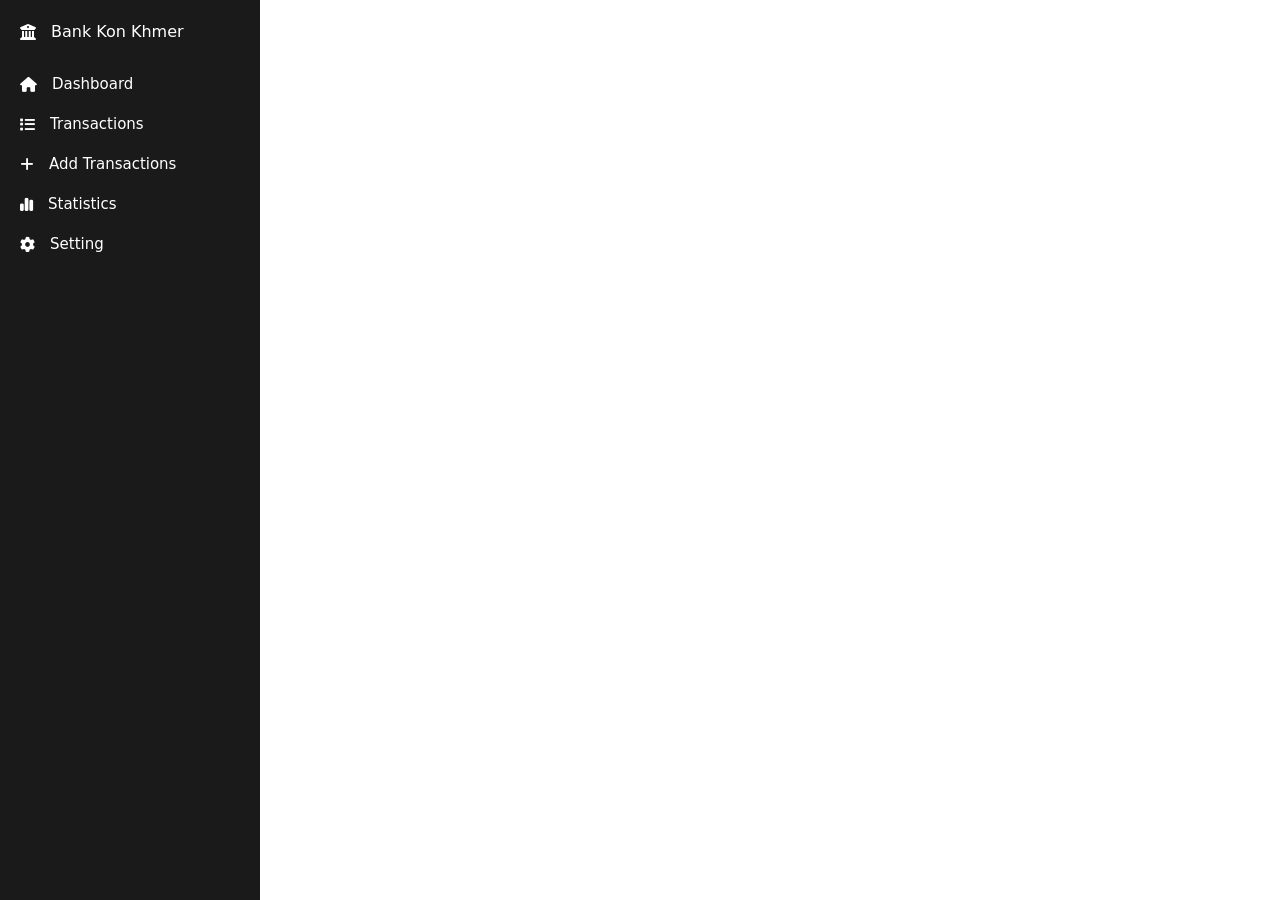
==== Page/add-transaction.html @ 93a971a7 "Bank" ====
<!doctype html>
<html lang="en">
  <head>
    <meta charset="UTF-8" />
    <meta name="viewport" content="width=device-width, initial-scale=1.0" />
    <link
      rel="stylesheet"
      href="https://cdnjs.cloudflare.com/ajax/libs/font-awesome/6.7.2/css/all.min.css"
    />
    <link rel="stylesheet" href="/Style/nav.css" />
    <title>Add Transaction</title>
  </head>
  <body>
    <head>
      <nav class="head">
        <div class="head-1">
          <i class="fa-solid fa-building-columns"></i>
          <p>Bank Kon Khmer</p>
        </div>
        <div class="head-2">
          <a href="/Page/index.html">
            <div>
              <i class="fa-solid fa-house"></i>
              <p>Dashboard</p>
            </div></a
          >
          <!-- transactions -->
          <a href="/Page/transactions.html">
            <div>
              <i class="fa-solid fa-list"></i>
              <p>Transactions</p>
            </div></a
          >
          <!-- Add transactions -->
          <a href="/Page/add-transaction.html"
            ><div>
              <i class="fa-solid fa-plus"></i>
              <p>Add Transactions</p>
            </div></a
          >

          <!-- Statistics -->
          <a href="/Page/statistics.html">
            <div>
              <i class="fa-solid fa-chart-simple"></i>
              <p>Statistics</p>
            </div></a
          >

          <!-- Setting -->
          <a href="/Page/settings.html">
            <div>
              <i class="fa-solid fa-gear"></i>
              <p>Setting</p>
            </div></a
          >
        </div>
      </nav>
    </head>

    <section></section>
  </body>
  <script></script>
</html>
---- Style/nav.css ----
* {
  margin: 0;
  padding: 0;
  box-sizing: border-box;
}
body {
  font-family: system-ui, sans-serif;
  line-height: 1.5;
  color: #1a1a1a;
  background-color: #ffffff;
  overflow-x: hidden;
}
.head {
  width: 250px;
  padding: 20px;
  background-color: #1a1a1a;
  min-height: 100vh;
  position: fixed;
  top: 0;
  left: 0;
  width: 260px;
  height: 100vh;
  z-index: 100;

  .head-1 {
    margin-bottom: 20px;
    display: flex;
    color: white;
    align-items: center;
  }
  .head-2 a {
    text-decoration: none;
  }
  .head-1 i {
    margin-right: 15px;
  }

  .head-2 div {
    display: flex;
    color: white;
    align-items: center;
    line-height: 40px;
    transition: all 0.5s ease;
    font-size: 15px;
  }
  .head-2 div i {
    margin-right: 15px;
  }
  .head-2 div:hover {
    background-color: aqua;
    padding: 8px;
    border: 0px;
    border-radius: 5px;
    border-width: 1px;
    line-height: 40px;
  }
}

.main {
  margin-left: 300px;
  margin-right: 40px;
}
.about {
  display: flex;
  justify-content: space-between;

  .about-1 p {
    color: gray;
    font-size: 15px;
  }

  .about-2 {
    display: flex;

    align-items: center;
    font-size: 15px;
    font-weight: 600;
    color: gray;
  }
  .about-2 i {
    margin-right: 10px;
  }
}

.services {
  margin-top: 50px;
  display: flex;
  justify-content: space-between;
  font-weight: 600;
  font-size: 20px;

  .services span {
    font-size: 25px;
    font-weight: 700;
  }
  .services-1 p,
  .services-2 p {
    color: green;
    font-size: 15px;
  }
  .services-1 i,
  .services-2 i {
    color: green;
  }
  .services-3 p {
    color: red;
    font-size: 15px;
  }
  .services-3 i {
    color: red;
  }
  .services-1,
  .services-2 {
    border-width: 1px;
    padding: 25px 130px;

    border-radius: 10px;
    background-color: #f8f8f8;
    border-style: solid;
    border-color: #ededed;
  }
  .services-3 {
    border-width: 1px;
    padding: 25px 130px;
    border-radius: 10px;
    background-color: #f8f8f8;
    border-style: solid;
    border-color: #ededed;
  }
}

.features {
  display: flex;
  justify-content: space-between;
  margin-top: 50px;
  cursor: pointer;

  .features-1 {
    display: flex;
    border-width: 1px;
    padding: 20px;
    border-radius: 10px;
    background-color: #f8f8f8;
    border-style: solid;
    border-color: #ededed;
    img {
      width: 445px;
      margin-right: 30px;
    }
  }
  .features-2 {
    margin-top: 105px;
    margin-right: 50px;
    span {
      text-align: left;
    }
    ul {
      padding: 0;
      width: 150px;
    }
    li {
      display: flex;
      justify-content: space-between;
      padding: 6px 0;
      border-bottom: 1px solid #eee;
    }
    li::marker {
      color: #1d9e75;
    }
    li span {
      font-weight: 500;
      color: #1d9e75;
    }
  }
}
.features-3 {
  display: flex;
  flex-direction: column;
  text-align: left;
  border-width: 1px;
  padding: 20px 60px;
  border-radius: 10px;
  background-color: #f8f8f8;
  border-style: solid;
  border-color: #ededed;
  line-height: 50px;
  margin-left: 17px;
  h3 {
    margin-bottom: 20px;
  }
  .features-4 button {
    color: white;
    background-color: green;
    padding: 15px 95px;
    border: 0px;
    border-radius: 10px;
    transition: all 0.5s ease;
    display: flex;
    cursor: pointer;
    span {
      margin-left: 10px;
    }
  }
  .features-5 button {
    display: flex;
    margin-top: 20px;
    color: white;
    background-color: red;
    padding: 15px 90px;
    border: 0px;
    border-radius: 10px;
    transition: all 0.5s ease;
    cursor: pointer;
    span {
      margin-left: 10px;
    }
  }
  .features-4 button:hover,
  .features-5 button:hover {
    box-shadow:
      rgba(0, 0, 0, 0.25) 0px 54px 55px,
      rgba(0, 0, 0, 0.12) 0px -12px 30px,
      rgba(0, 0, 0, 0.12) 0px 4px 6px,
      rgba(0, 0, 0, 0.17) 0px 12px 13px,
      rgba(0, 0, 0, 0.09) 0px -3px 5px;
  }
}
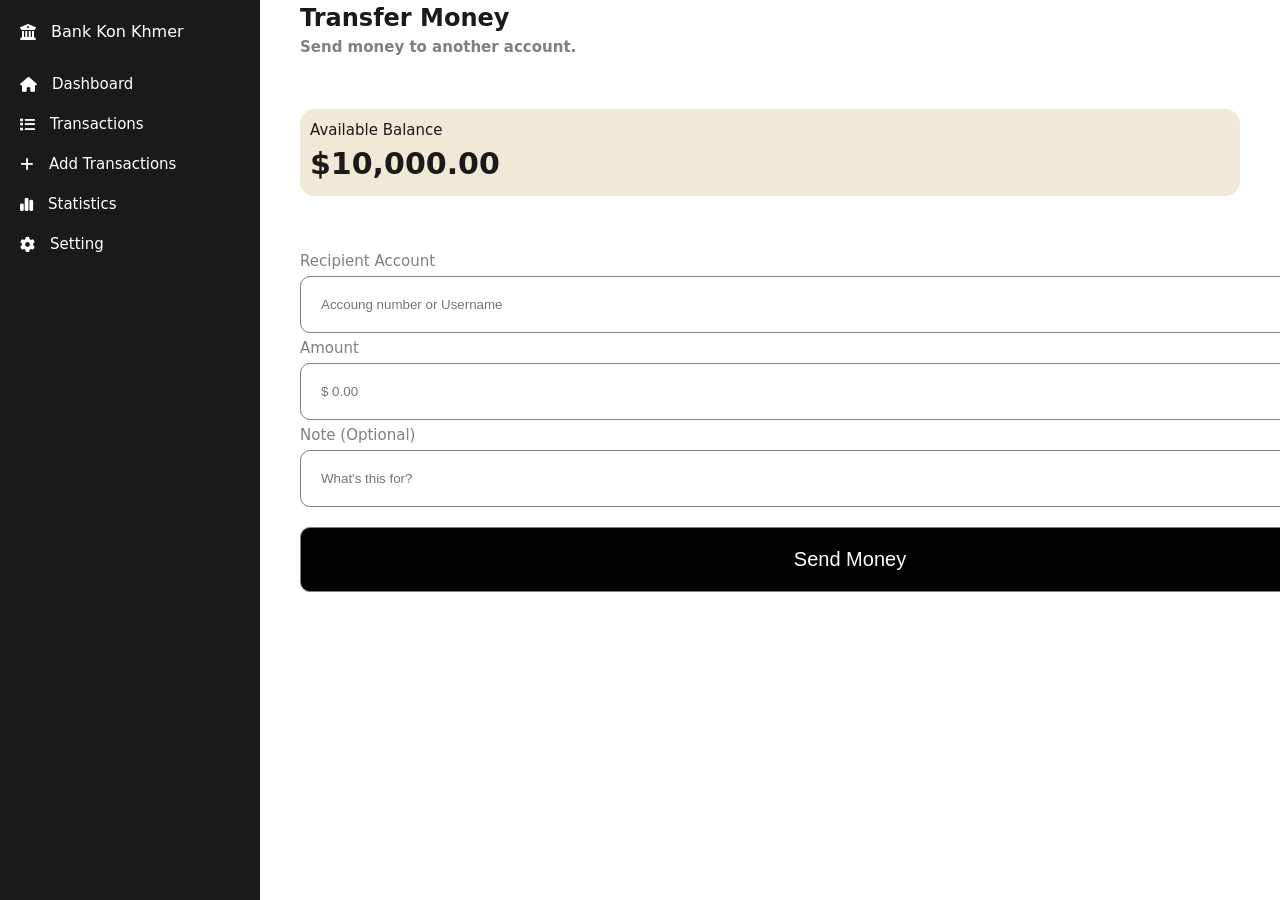
==== commit 9fdaa79b: "tranferpage" ====
--- a/Page/add-transaction.html
+++ b/Page/add-transaction.html
@@ -3,11 +3,13 @@
   <head>
     <meta charset="UTF-8" />
     <meta name="viewport" content="width=device-width, initial-scale=1.0" />
+    <link rel="icon" type="png" href="/Image/Logo.png" />
     <link
       rel="stylesheet"
       href="https://cdnjs.cloudflare.com/ajax/libs/font-awesome/6.7.2/css/all.min.css"
     />
     <link rel="stylesheet" href="/Style/nav.css" />
+    <link rel="stylesheet" href="/Style/tranfer.css" />
     <title>Add Transaction</title>
   </head>
   <body>
@@ -58,6 +60,30 @@
       </nav>
     </head>
 
+    <main class="main">
+      <section class="add-fea">
+        <div class="add-features">
+          <h1>Transfer Money</h1>
+          <h4>Send money to another account.</h4>
+        </div>
+
+        <div class="add-features-1">
+          <p>Available Balance</p>
+          <span>$10,000.00</span>
+        </div>
+        <div>
+          <div class="add-features-2">
+            <p>Recipient Account</p>
+            <input type=" text" placeholder="Accoung number or Username" />
+            <p>Amount</p>
+            <input type="text" placeholder="$ 0.00" />
+            <p>Note (Optional)</p>
+            <input type="text" placeholder="What's this for?" />
+          </div>
+          <button>Send Money</button>
+        </div>
+      </section>
+    </main>
     <section></section>
   </body>
   <script></script>
--- a/Style/nav.css
+++ b/Style/nav.css
@@ -56,172 +56,4 @@
   }
 }
 
-.main {
-  margin-left: 300px;
-  margin-right: 40px;
-}
-.about {
-  display: flex;
-  justify-content: space-between;
 
-  .about-1 p {
-    color: gray;
-    font-size: 15px;
-  }
-
-  .about-2 {
-    display: flex;
-
-    align-items: center;
-    font-size: 15px;
-    font-weight: 600;
-    color: gray;
-  }
-  .about-2 i {
-    margin-right: 10px;
-  }
-}
-
-.services {
-  margin-top: 50px;
-  display: flex;
-  justify-content: space-between;
-  font-weight: 600;
-  font-size: 20px;
-
-  .services span {
-    font-size: 25px;
-    font-weight: 700;
-  }
-  .services-1 p,
-  .services-2 p {
-    color: green;
-    font-size: 15px;
-  }
-  .services-1 i,
-  .services-2 i {
-    color: green;
-  }
-  .services-3 p {
-    color: red;
-    font-size: 15px;
-  }
-  .services-3 i {
-    color: red;
-  }
-  .services-1,
-  .services-2 {
-    border-width: 1px;
-    padding: 25px 130px;
-
-    border-radius: 10px;
-    background-color: #f8f8f8;
-    border-style: solid;
-    border-color: #ededed;
-  }
-  .services-3 {
-    border-width: 1px;
-    padding: 25px 130px;
-    border-radius: 10px;
-    background-color: #f8f8f8;
-    border-style: solid;
-    border-color: #ededed;
-  }
-}
-
-.features {
-  display: flex;
-  justify-content: space-between;
-  margin-top: 50px;
-  cursor: pointer;
-
-  .features-1 {
-    display: flex;
-    border-width: 1px;
-    padding: 20px;
-    border-radius: 10px;
-    background-color: #f8f8f8;
-    border-style: solid;
-    border-color: #ededed;
-    img {
-      width: 445px;
-      margin-right: 30px;
-    }
-  }
-  .features-2 {
-    margin-top: 105px;
-    margin-right: 50px;
-    span {
-      text-align: left;
-    }
-    ul {
-      padding: 0;
-      width: 150px;
-    }
-    li {
-      display: flex;
-      justify-content: space-between;
-      padding: 6px 0;
-      border-bottom: 1px solid #eee;
-    }
-    li::marker {
-      color: #1d9e75;
-    }
-    li span {
-      font-weight: 500;
-      color: #1d9e75;
-    }
-  }
-}
-.features-3 {
-  display: flex;
-  flex-direction: column;
-  text-align: left;
-  border-width: 1px;
-  padding: 20px 60px;
-  border-radius: 10px;
-  background-color: #f8f8f8;
-  border-style: solid;
-  border-color: #ededed;
-  line-height: 50px;
-  margin-left: 17px;
-  h3 {
-    margin-bottom: 20px;
-  }
-  .features-4 button {
-    color: white;
-    background-color: green;
-    padding: 15px 95px;
-    border: 0px;
-    border-radius: 10px;
-    transition: all 0.5s ease;
-    display: flex;
-    cursor: pointer;
-    span {
-      margin-left: 10px;
-    }
-  }
-  .features-5 button {
-    display: flex;
-    margin-top: 20px;
-    color: white;
-    background-color: red;
-    padding: 15px 90px;
-    border: 0px;
-    border-radius: 10px;
-    transition: all 0.5s ease;
-    cursor: pointer;
-    span {
-      margin-left: 10px;
-    }
-  }
-  .features-4 button:hover,
-  .features-5 button:hover {
-    box-shadow:
-      rgba(0, 0, 0, 0.25) 0px 54px 55px,
-      rgba(0, 0, 0, 0.12) 0px -12px 30px,
-      rgba(0, 0, 0, 0.12) 0px 4px 6px,
-      rgba(0, 0, 0, 0.17) 0px 12px 13px,
-      rgba(0, 0, 0, 0.09) 0px -3px 5px;
-  }
-}
--- a/Style/tranfer.css
+++ b/Style/tranfer.css
@@ -0,0 +1,52 @@
+.main {
+  margin-left: 300px;
+  margin-right: 40px;
+}
+.add-features {
+  margin-bottom: 50px;
+  h4 {
+    color: gray;
+    font-size: 15px;
+  }
+}
+.add-features-1 {
+  background-color: #f0e9d6;
+  padding: 10px;
+  border-radius: 15px;
+  margin-bottom: 50px;
+  p {
+    font-size: 15px;
+  }
+  span {
+    font-size: 30px;
+    font-weight: 700;
+  }
+}
+.add-features-2 {
+  line-height: 30px;
+  margin-bottom: 20px;
+
+  p {
+    font-size: 15px;
+    color: gray;
+  }
+
+  input {
+    width: 1100px;
+    border: 1px solid gray;
+    outline: none;
+    text-align: left;
+    padding: 20px;
+    border-radius: 10px;
+  }
+}
+.add-fea button {
+  width: 1100px;
+  border: 1px solid gray;
+  padding: 20px;
+  border-radius: 10px;
+  background-color: black;
+  color: white;
+  font-size: 20px;
+  cursor: pointer;
+}
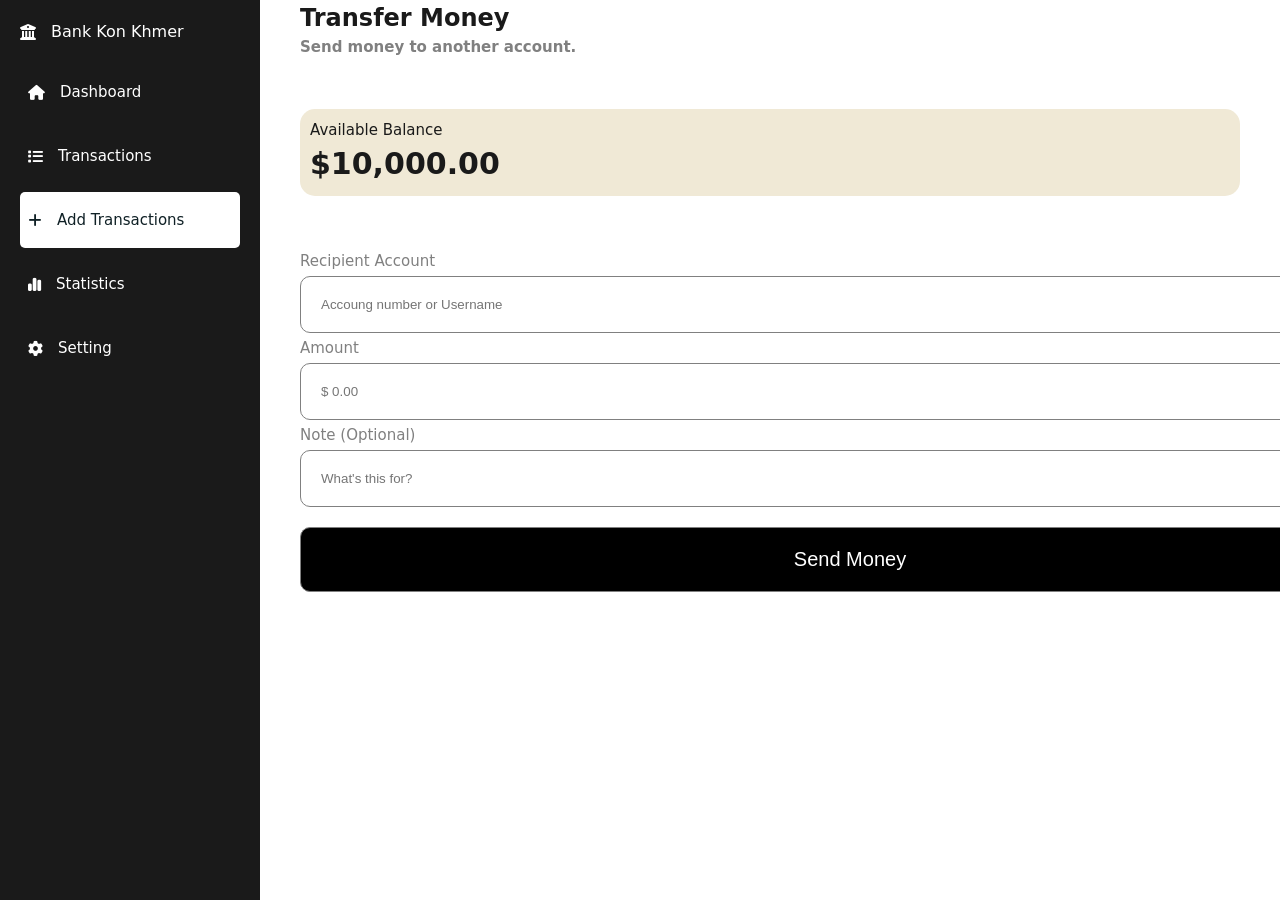
==== commit 96a2ab63: "html and css done (update later)" ====
--- a/Page/add-transaction.html
+++ b/Page/add-transaction.html
@@ -34,7 +34,7 @@
             </div></a
           >
           <!-- Add transactions -->
-          <a href="/Page/add-transaction.html"
+          <a href="/Page/add-transaction.html" class="active"
             ><div>
               <i class="fa-solid fa-plus"></i>
               <p>Add Transactions</p>
--- a/Style/nav.css
+++ b/Style/nav.css
@@ -29,7 +29,12 @@
     align-items: center;
   }
   .head-2 a {
+    display: block;
+    margin-bottom: 8px;
     text-decoration: none;
+  }
+  .head-2 a:last-child {
+    margin-bottom: 0;
   }
   .head-1 i {
     margin-right: 15px;
@@ -40,20 +45,17 @@
     color: white;
     align-items: center;
     line-height: 40px;
+    padding: 8px;
+    border-radius: 5px;
     transition: all 0.5s ease;
     font-size: 15px;
   }
   .head-2 div i {
     margin-right: 15px;
   }
-  .head-2 div:hover {
-    background-color: aqua;
-    padding: 8px;
-    border: 0px;
-    border-radius: 5px;
-    border-width: 1px;
-    line-height: 40px;
+  .head-2 div:hover,
+  .head-2 a.active div {
+    background-color: rgb(255, 255, 255);
+    color: #102126;
   }
 }
-
-
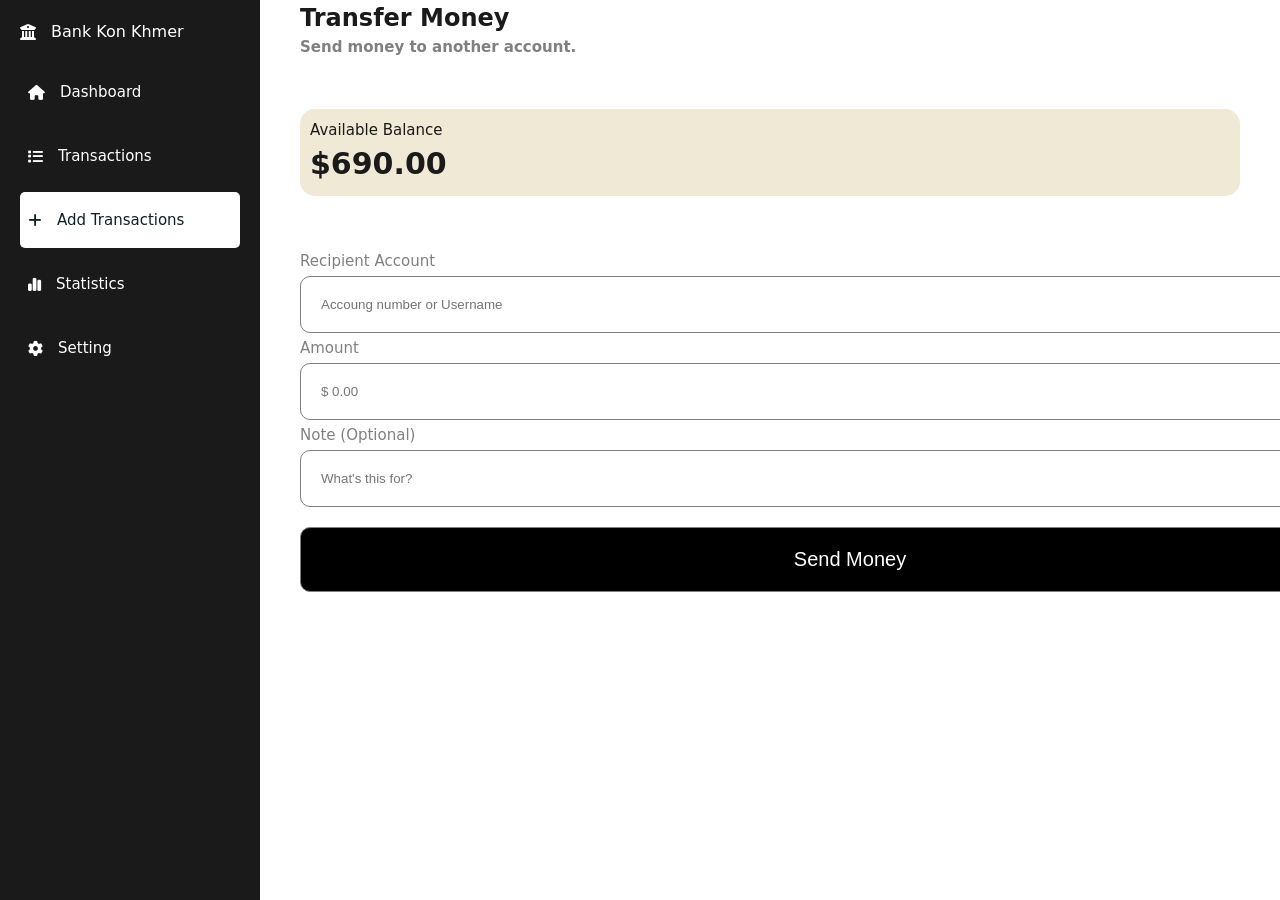
==== commit f125efc6: "ww" ====
--- a/Page/add-transaction.html
+++ b/Page/add-transaction.html
@@ -69,7 +69,7 @@
 
         <div class="add-features-1">
           <p>Available Balance</p>
-          <span>$10,000.00</span>
+          <span class="js-balance">$0.00</span>
         </div>
         <div>
           <div class="add-features-2">
@@ -86,5 +86,5 @@
     </main>
     <section></section>
   </body>
-  <script></script>
+  <script type="module" src="/Script/transfer.js"></script>
 </html>
--- a/Style/nav.css
+++ b/Style/nav.css
@@ -59,3 +59,42 @@
     color: #102126;
   }
 }
+
+@media (max-width: 760px) {
+  .head {
+    position: static;
+    width: 100%;
+    height: auto;
+    min-height: 0;
+    padding: 14px 12px;
+  }
+
+  .head .head-1 {
+    justify-content: center;
+    margin-bottom: 12px;
+  }
+
+  .head .head-2 {
+    display: grid;
+    grid-template-columns: repeat(5, minmax(0, 1fr));
+    gap: 4px;
+  }
+
+  .head .head-2 a {
+    margin-bottom: 0;
+  }
+
+  .head .head-2 div {
+    min-height: 58px;
+    padding: 6px 3px;
+    flex-direction: column;
+    justify-content: center;
+    text-align: center;
+    line-height: 1.2;
+    font-size: 11px;
+  }
+
+  .head .head-2 div i {
+    margin: 0 0 4px;
+  }
+}
--- a/Style/tranfer.css
+++ b/Style/tranfer.css
@@ -50,3 +50,43 @@
   font-size: 20px;
   cursor: pointer;
 }
+
+@media (max-width: 1200px) {
+  .main {
+    margin-left: 280px;
+    margin-right: 20px;
+  }
+
+  .add-features-2 input,
+  .add-fea button {
+    width: 100%;
+  }
+}
+
+@media (max-width: 760px) {
+  .main {
+    margin: 0 18px;
+    padding: 28px 0 40px;
+  }
+
+  .add-features {
+    margin-bottom: 28px;
+  }
+
+  .add-features-1 {
+    margin-bottom: 28px;
+  }
+
+  .add-features-2 input,
+  .add-fea button {
+    width: 100%;
+  }
+
+  .add-features-2 input {
+    padding: 15px;
+  }
+
+  .add-fea button {
+    padding: 15px;
+  }
+}
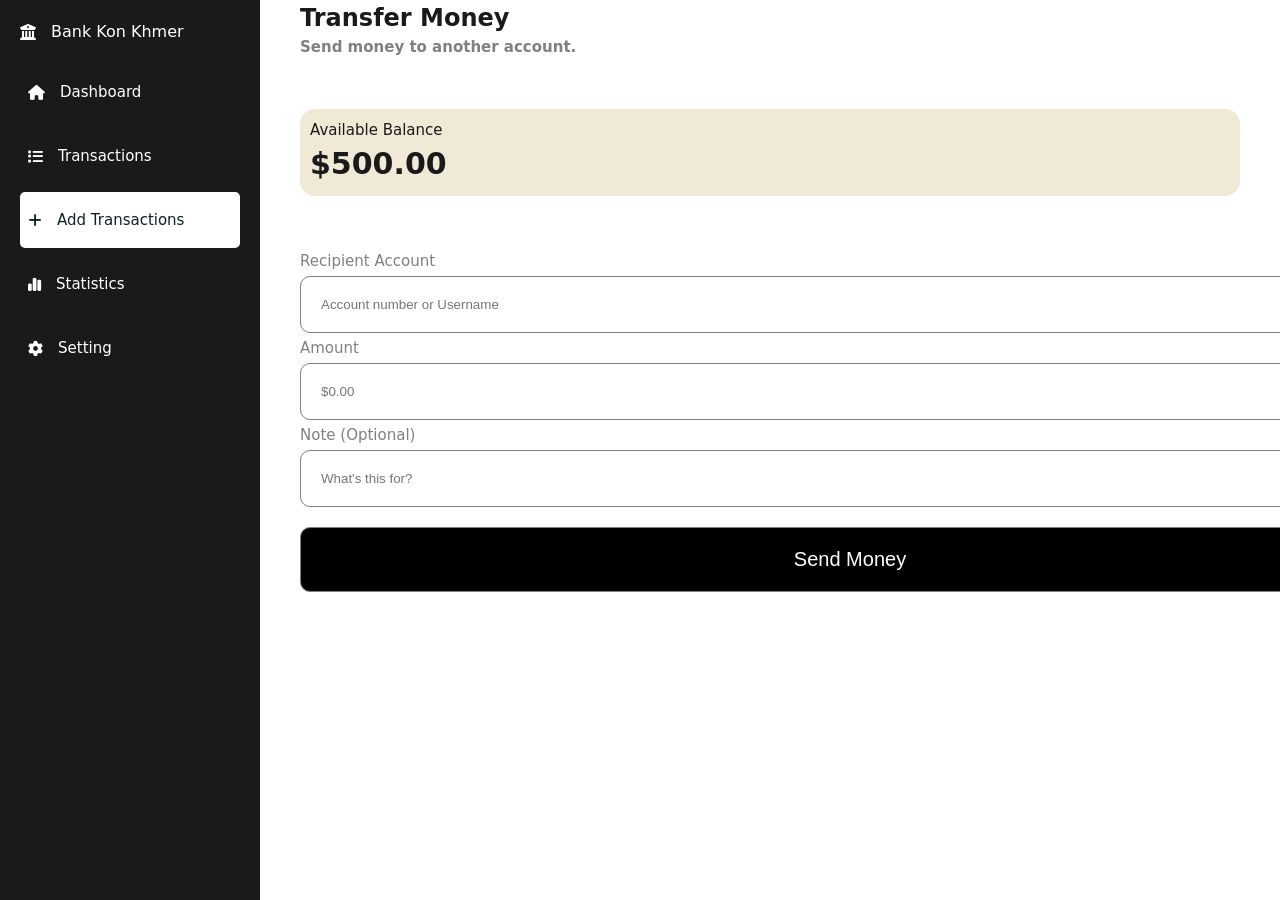
==== commit cd85e280: "i forgot the name" ====
--- a/Page/add-transaction.html
+++ b/Page/add-transaction.html
@@ -3,6 +3,7 @@
   <head>
     <meta charset="UTF-8" />
     <meta name="viewport" content="width=device-width, initial-scale=1.0" />
+    <script src="/Script/theme.js"></script>
     <link rel="icon" type="png" href="/Image/Logo.png" />
     <link
       rel="stylesheet"
@@ -74,17 +75,24 @@
         <div>
           <div class="add-features-2">
             <p>Recipient Account</p>
-            <input type=" text" placeholder="Accoung number or Username" />
+            <input
+              type=" text"
+              placeholder="Account number or Username"
+              class="js-accNumUser"
+            />
             <p>Amount</p>
-            <input type="text" placeholder="$ 0.00" />
+            <input class="js-amount" type="text" placeholder="$0.00" />
             <p>Note (Optional)</p>
-            <input type="text" placeholder="What's this for?" />
+            <input
+              class="js-description"
+              type="text"
+              placeholder="What's this for?"
+            />
           </div>
-          <button>Send Money</button>
+          <button class="js-sendBtt">Send Money</button>
         </div>
       </section>
     </main>
-    <section></section>
   </body>
   <script type="module" src="/Script/transfer.js"></script>
 </html>
--- a/Style/nav.css
+++ b/Style/nav.css
@@ -9,6 +9,72 @@
   color: #1a1a1a;
   background-color: #ffffff;
   overflow-x: hidden;
+}
+
+html[data-theme="dark"] {
+  --theme-background: #111827;
+  --theme-surface: #1f2937;
+  --theme-border: #374151;
+  --theme-text: #f3f4f6;
+  --theme-muted: #9ca3af;
+}
+
+html[data-theme="dark"] body {
+  background-color: var(--theme-background);
+  color: var(--theme-text);
+}
+
+html[data-theme="dark"] .main h1,
+html[data-theme="dark"] .main h3,
+html[data-theme="dark"] .main p,
+html[data-theme="dark"] .main span {
+  color: var(--theme-text);
+}
+
+html[data-theme="dark"] input,
+html[data-theme="dark"] select,
+html[data-theme="dark"] .trans-about-2,
+html[data-theme="dark"] .dropdown-menu {
+  background-color: var(--theme-surface);
+  border-color: var(--theme-border);
+  color: var(--theme-text);
+}
+
+html[data-theme="dark"] .services-1,
+html[data-theme="dark"] .services-2,
+html[data-theme="dark"] .services-3,
+html[data-theme="dark"] .features-1,
+html[data-theme="dark"] .features-3,
+html[data-theme="dark"] .setting > div,
+html[data-theme="dark"] .main section:nth-child(3) > div {
+  background-color: var(--theme-surface);
+  border-color: var(--theme-border);
+}
+
+html[data-theme="dark"] .add-features-1,
+html[data-theme="dark"] .statis-2 div {
+  background-color: #263548;
+}
+
+html[data-theme="dark"] .setting-1,
+html[data-theme="dark"] .dropdown-menu li:hover {
+  background-color: #263548;
+}
+
+html[data-theme="dark"] .trans-about-2,
+html[data-theme="dark"] .services-1 span,
+html[data-theme="dark"] .services-2 span {
+  background-color: #374151;
+}
+
+html[data-theme="dark"] .add-features h4,
+html[data-theme="dark"] .add-features-2 p,
+html[data-theme="dark"] .setting label,
+html[data-theme="dark"] .main section:nth-child(2) p + p,
+html[data-theme="dark"] .about-1 p,
+html[data-theme="dark"] .about-2,
+html[data-theme="dark"] .service-3 p {
+  color: var(--theme-muted);
 }
 .head {
   width: 250px;
